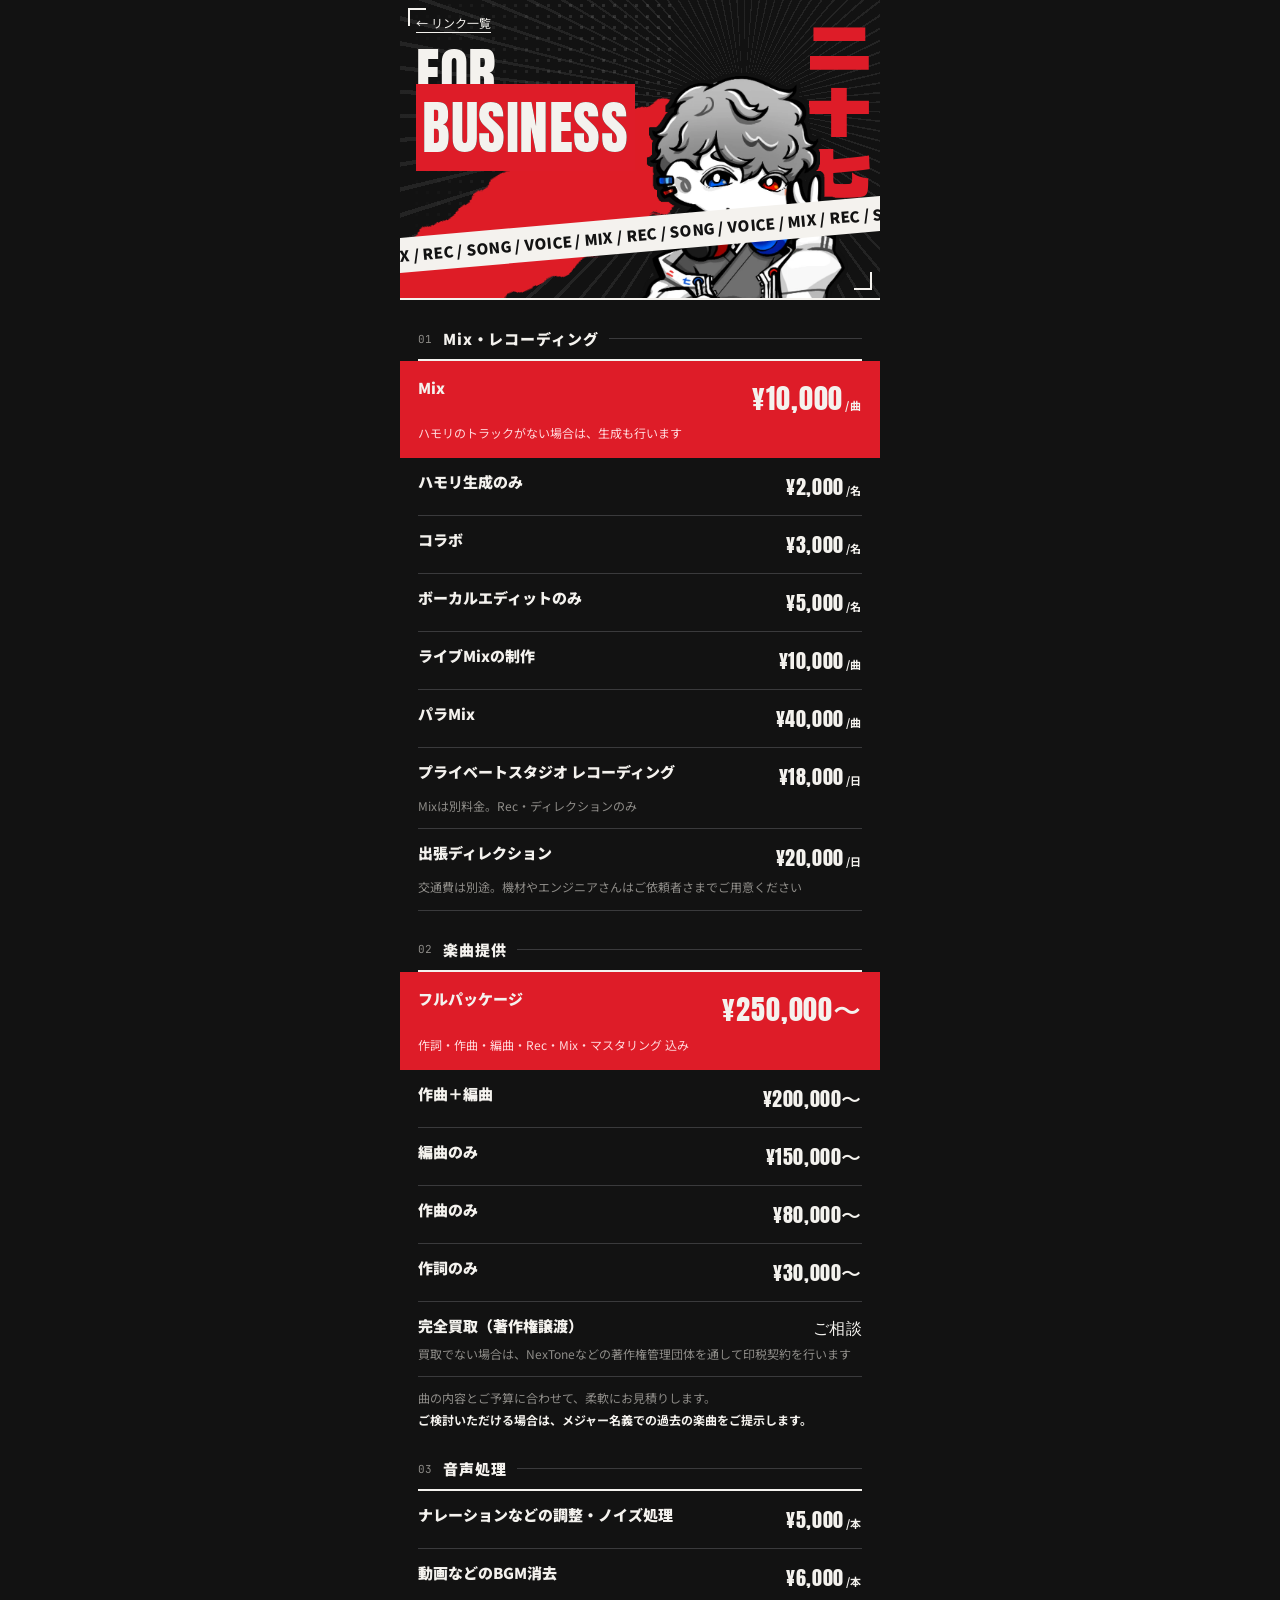
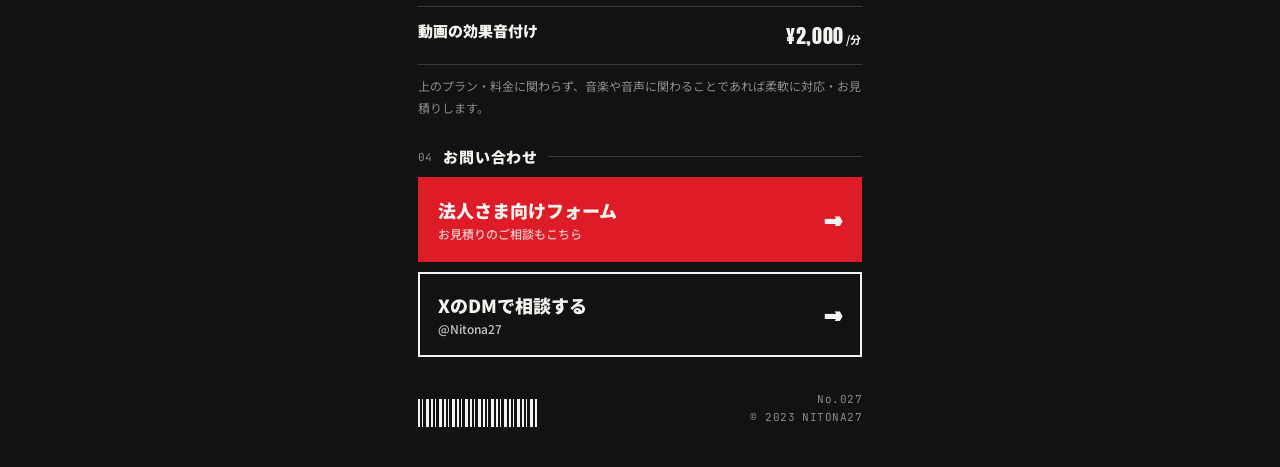
==== biz/index.html @ 15f1308a "リンクまとめ・Mix依頼・法人向けページを公開 Co-Authored-By: Claude Opus 5.5 <noreply@anthropic.com> Claude-Session: http" ====
<!doctype html>
<html lang="ja">
<head>
<meta charset="utf-8">
<meta name="viewport" content="width=device-width, initial-scale=1">
<title>法人さま向け料金 | 二十七 NITONA27</title>
<meta name="description" content="Mix・レコーディング・楽曲提供・音声処理の法人さま向け料金。">
<meta property="og:title" content="Mixのご依頼 | 二十七 NITONA27">
<meta property="og:description" content="歌ってみたMix ¥6,000〜。声を、目立つ音に。">
<link rel="preconnect" href="https://fonts.googleapis.com">
<link rel="preconnect" href="https://fonts.gstatic.com" crossorigin>
<link href="https://fonts.googleapis.com/css2?family=Anton&family=Dela+Gothic+One&family=JetBrains+Mono:wght@500;700&family=Noto+Sans+JP:wght@500;700;900&family=Shippori+Mincho:wght@800&display=swap" rel="stylesheet">
<link rel="stylesheet" href="../assets/base.css">
<link rel="stylesheet" href="../assets/mix.css">
</head>
<body>
<svg width="0" height="0" style="position:absolute" aria-hidden="true">
  <filter id="rough"><feTurbulence type="fractalNoise" baseFrequency=".035" numOctaves="2" seed="7"/><feDisplacementMap in="SourceGraphic" scale="26"/></filter>
</svg>
<div class="wrap">
  <header class="hero short" aria-label="法人さま向け料金">
    <div class="speed"></div><div class="dots"></div>
    <div class="brush" style="top:150px"></div>
    <div class="kanji" aria-hidden="true">二十七</div>
    <a class="back" href="../">← リンク一覧</a>
    <div class="big">FOR<br><em>BUSINESS</em></div>
    <img class="chara" src="../assets/chara.webp" alt="二十七のキャラクター">
    <div class="tape" aria-hidden="true"><span>MIX / REC / SONG / VOICE / MIX / REC / SONG / VOICE / MIX / REC / SONG / VOICE / MIX / REC / SONG / VOICE / MIX / REC / SONG / VOICE /&nbsp;</span></div>
    <i class="corner c1"></i><i class="corner c2"></i>
  </header>

  <div class="sec"><span class="mono">01</span><h2>Mix・レコーディング</h2></div>
  <div class="block"><div class="menu">
    <div class="row main"><div class="nm">Mix</div><div class="pr">¥10,000<small>/曲</small></div><div class="ds">ハモリのトラックがない場合は、生成も行います</div></div>
    <div class="row"><div class="nm">ハモリ生成のみ</div><div class="pr">¥2,000<small>/名</small></div></div>
    <div class="row"><div class="nm">コラボ</div><div class="pr">¥3,000<small>/名</small></div></div>
    <div class="row"><div class="nm">ボーカルエディットのみ</div><div class="pr">¥5,000<small>/名</small></div></div>
    <div class="row"><div class="nm">ライブMixの制作</div><div class="pr">¥10,000<small>/曲</small></div></div>
    <div class="row"><div class="nm">パラMix</div><div class="pr">¥40,000<small>/曲</small></div></div>
    <div class="row"><div class="nm">プライベートスタジオ レコーディング</div><div class="pr">¥18,000<small>/日</small></div><div class="ds">Mixは別料金。Rec・ディレクションのみ</div></div>
    <div class="row"><div class="nm">出張ディレクション</div><div class="pr">¥20,000<small>/日</small></div><div class="ds">交通費は別途。機材やエンジニアさんはご依頼者さまでご用意ください</div></div>
  </div></div>

  <div class="sec" id="song"><span class="mono">02</span><h2>楽曲提供</h2></div>
  <div class="block">
    <div class="menu">
      <div class="row main"><div class="nm">フルパッケージ</div><div class="pr">¥250,000〜</div><div class="ds">作詞・作曲・編曲・Rec・Mix・マスタリング 込み</div></div>
      <div class="row"><div class="nm">作曲＋編曲</div><div class="pr">¥200,000〜</div></div>
      <div class="row"><div class="nm">編曲のみ</div><div class="pr">¥150,000〜</div></div>
      <div class="row"><div class="nm">作曲のみ</div><div class="pr">¥80,000〜</div></div>
      <div class="row"><div class="nm">作詞のみ</div><div class="pr">¥30,000〜</div></div>
      <div class="row"><div class="nm">完全買取（著作権譲渡）</div><div class="pr" style="font-size:16px">ご相談</div><div class="ds">買取でない場合は、NexToneなどの著作権管理団体を通して印税契約を行います</div></div>
    </div>
    <p class="note">曲の内容とご予算に合わせて、柔軟にお見積りします。<br><b>ご検討いただける場合は、メジャー名義での過去の楽曲をご提示します。</b></p>
  </div>

  <div class="sec"><span class="mono">03</span><h2>音声処理</h2></div>
  <div class="block"><div class="menu">
    <div class="row"><div class="nm">ナレーションなどの調整・ノイズ処理</div><div class="pr">¥5,000<small>/本</small></div></div>
    <div class="row"><div class="nm">動画などのBGM消去</div><div class="pr">¥6,000<small>/本</small></div></div>
    <div class="row"><div class="nm">動画の効果音付け</div><div class="pr">¥2,000<small>/分</small></div></div>
  </div>
  <p class="note">上のプラン・料金に関わらず、音楽や音声に関わることであれば柔軟に対応・お見積りします。</p></div>

  <div class="sec"><span class="mono">04</span><h2>お問い合わせ</h2></div>
  <div class="cta">
    <a class="btn red" href="https://docs.google.com/forms/d/e/1FAIpQLSfvs4WwB1FaOGVqmPIJFl3fRbrtyGxf-crXjaq3hLvsqBI7WA/viewform" target="_blank" rel="noopener"><span>法人さま向けフォーム<small>お見積りのご相談もこちら</small></span><span class="arr">→</span></a>
    <a class="btn" href="https://x.com/Nitona27" target="_blank" rel="noopener"><span>XのDMで相談する<small>@Nitona27</small></span><span class="arr">→</span></a>
  </div>
  <footer><div class="barcode" aria-hidden="true"></div><div class="mono">No.027<br>© 2023 NITONA27</div></footer>
</div>
</body>
</html>
---- assets/base.css ----
:root{
    --ink:#121212; --ink2:#1c1c1d; --paper:#f4f2ee; --red:#de1c28; --blue:#1e50ff; --gray:#8e8c88; --line:#3a3a3c;
  }
  *{box-sizing:border-box;margin:0;padding:0}
  html{background:var(--ink)}
  body{background:var(--ink);color:var(--paper);font-family:"Noto Sans JP",sans-serif;-webkit-font-smoothing:antialiased;min-height:100vh}
  a{color:inherit;text-decoration:none}
  .wrap{max-width:480px;margin:0 auto;position:relative;overflow:hidden;padding-bottom:40px}
  .mono{font-family:"JetBrains Mono",monospace;letter-spacing:.04em}

  /* ---------- hero ---------- */
  .hero{position:relative;height:430px;overflow:hidden;border-bottom:2px solid var(--paper)}
  .speed{position:absolute;inset:-40%;background:repeating-conic-gradient(from 0deg at 62% 42%, rgba(255,255,255,.075) 0deg .7deg, transparent .7deg 4deg)}
  .dots{position:absolute;left:0;top:0;width:58%;height:78%;background-image:radial-gradient(rgba(255,255,255,.12) 1.4px,transparent 1.6px);background-size:11px 11px;-webkit-mask-image:linear-gradient(90deg,transparent,#000 70%);mask-image:linear-gradient(90deg,transparent,#000 70%)}
  .brush{position:absolute;left:-10%;top:210px;width:85%;height:120px;background:var(--red);transform:rotate(-28deg);border-radius:60% 40% 55% 45%/50%;filter:url(#rough)}
  .kanji{position:absolute;right:10px;top:16px;font-family:"Dela Gothic One";color:var(--red);font-size:86px;line-height:.98;writing-mode:vertical-rl;letter-spacing:-.02em}
  .chara{position:absolute;right:58px;bottom:-6px;width:310px;max-width:72%}
  .catch{position:absolute;left:18px;top:24px;writing-mode:vertical-rl;font-family:"Shippori Mincho";font-weight:800;font-size:22px;letter-spacing:.12em}
  .no{position:absolute;left:62px;top:24px;font-size:11px;color:var(--gray)}
  .no b{display:block;color:var(--paper);font-size:12px;margin-bottom:6px}
  .tape{position:absolute;left:-20px;right:-20px;bottom:46px;background:var(--paper);color:var(--ink);transform:rotate(-5deg);white-space:nowrap;overflow:hidden;font-weight:900;font-size:15px;padding:7px 0;letter-spacing:.02em}
  .tape span{display:inline-block;animation:slide 18s linear infinite}
  @keyframes slide{to{transform:translateX(-50%)}}
  @media (prefers-reduced-motion:reduce){.tape span{animation:none}}
  .corner{position:absolute;width:18px;height:18px;border-color:var(--paper);border-style:solid;border-width:0}
  .c1{left:8px;top:8px;border-left-width:2px;border-top-width:2px}
  .c2{right:8px;bottom:8px;border-right-width:2px;border-bottom-width:2px}

  /* ---------- profile ---------- */
  .prof{display:flex;gap:16px;align-items:flex-end;padding:0 18px;margin-top:-36px;position:relative;z-index:2}
  .icon{width:104px;height:104px;border-radius:50%;border:4px solid var(--ink);background:var(--ink);overflow:hidden;flex:none}
  .icon img{width:100%;height:100%;display:block}
  .name{padding-bottom:2px}
  .name h1{font-family:"Shippori Mincho";font-weight:800;font-size:34px;line-height:1;letter-spacing:.06em}
  .name .en{color:var(--red);font-size:13px;margin-top:6px}
  .bar{display:flex;gap:6px;flex-wrap:wrap;padding:16px 18px 0}
  .tag{font-weight:900;font-size:13px;padding:4px 10px;border:2px solid var(--paper)}
  .tag.r{background:var(--red);border-color:var(--red)}
  .tag.w{background:var(--paper);color:var(--ink)}
  .bio{padding:14px 18px 0;font-size:14px;line-height:1.9;color:#e6e3dd}
  .bio strong{color:var(--paper);font-weight:900}
  .bio .sub{display:block;color:var(--gray);font-size:12px;line-height:1.7;margin-top:4px}

  /* ---------- links ---------- */
  .sec{display:flex;align-items:center;gap:10px;padding:28px 18px 10px}
  .sec .mono{font-size:11px;color:var(--gray)}
  .sec h2{font-size:15px;font-weight:900;letter-spacing:.06em}
  .sec::after{content:"";flex:1;height:1px;background:var(--line)}
  .links{display:grid;gap:10px;padding:0 18px}
  .lk{position:relative;display:grid;grid-template-columns:40px 1fr 22px;align-items:center;gap:10px;padding:14px 14px;border:2px solid var(--paper);background:var(--ink2);transition:transform .12s ease, background .12s ease}
  .lk:hover{transform:translate(-2px,-2px);box-shadow:4px 4px 0 var(--red)}
  .lk:active{transform:translate(0,0);box-shadow:none}
  .lk .n{font-family:"JetBrains Mono",monospace;font-size:12px;color:var(--gray)}
  .lk .t{font-weight:900;font-size:16px;line-height:1.35}
  .lk .d{display:block;font-weight:500;font-size:12px;color:var(--gray);margin-top:2px}
  .lk .arr{font-family:"Anton";font-size:22px;text-align:right}
  .lk.main{background:var(--red);border-color:var(--red)}
  .lk.main .n,.lk.main .d{color:#ffd9dc}
  .lk.main .t{font-size:18px}
  .lk.light{background:var(--paper);color:var(--ink);border-color:var(--paper)}
  .lk.light .n,.lk.light .d{color:#6d6b67}
  .lk.light:hover{box-shadow:4px 4px 0 var(--blue)}
  .lk.todo{opacity:.45;pointer-events:none}
  .price{display:inline-block;font-family:"Anton";font-size:15px;letter-spacing:.04em;margin-left:6px;vertical-align:1px}

  /* ---------- footer ---------- */
  footer{display:flex;justify-content:space-between;align-items:flex-end;padding:34px 18px 0}
  .barcode{height:28px;width:120px;background:repeating-linear-gradient(90deg,var(--paper) 0 2px,transparent 2px 4px,var(--paper) 4px 5px,transparent 5px 8px,var(--paper) 8px 11px,transparent 11px 13px)}
  footer .mono{font-size:11px;color:var(--gray);text-align:right;line-height:1.6}
---- assets/mix.css ----
/* ---------- Mix request page ---------- */
.hero.short{height:300px}
.hero.short .chara{width:220px;right:30px}
.hero.short .kanji{font-size:64px}
.hero .big{position:absolute;left:16px;top:48px;z-index:2;font-family:"Anton";font-size:58px;line-height:.92;letter-spacing:.01em;text-shadow:0 0 0 var(--ink)}
.hero .big em{font-style:normal;color:var(--red)}
.back{position:absolute;left:16px;top:14px;font-size:12px;z-index:3;border-bottom:1px solid var(--paper);padding-bottom:1px}

.block{padding:0 18px}
.lead{font-size:14px;line-height:1.95;color:#e6e3dd}
.lead strong{color:var(--paper);font-weight:900}
.lead .hl{background:linear-gradient(transparent 62%,var(--red) 62%);font-weight:900;color:var(--paper)}

/* price list */
.menu{border-top:2px solid var(--paper)}
.row{display:grid;grid-template-columns:1fr auto;gap:4px 12px;padding:13px 0;border-bottom:1px solid var(--line)}
.row .nm{font-weight:900;font-size:15px;line-height:1.4}
.row .nm .st{color:var(--red);margin-right:4px}
.row .pr{font-family:"Anton";font-size:20px;letter-spacing:.03em;text-align:right;white-space:nowrap}
.row .pr small{font-family:"Noto Sans JP";font-weight:700;font-size:11px;margin-left:2px}
.row .ds{grid-column:1/-1;font-size:12px;color:var(--gray);line-height:1.6}
.row.main{background:var(--red);margin:0 -18px;padding:16px 18px;border-bottom:none}
.row.main .ds{color:#ffd9dc}
.row.main .pr{font-size:28px}
.note{font-size:12px;color:var(--gray);line-height:1.8;margin-top:10px}
.note b{color:var(--paper)}

/* flow */
.flow{counter-reset:s;display:grid;gap:0}
.step{position:relative;display:grid;grid-template-columns:54px 1fr;gap:12px;padding:14px 0}
.step:not(:last-child)::after{content:"";position:absolute;left:26px;top:58px;bottom:-6px;width:2px;background:repeating-linear-gradient(var(--red) 0 6px,transparent 6px 10px)}
.step .sn{width:54px;height:44px;display:grid;place-items:center;background:var(--paper);color:var(--ink);font-family:"Anton";font-size:22px}
.step:first-child .sn{background:var(--red);color:var(--paper)}
.step h3{font-size:16px;font-weight:900;line-height:1.4}
.step p{font-size:12px;color:var(--gray);line-height:1.7;margin-top:3px}

/* send */
.cards{display:grid;grid-template-columns:1fr 1fr;gap:10px}
.card{border:2px solid var(--paper);padding:14px 12px}
.card .k{font-family:"JetBrains Mono",monospace;font-size:11px;color:var(--red)}
.card h3{font-size:15px;font-weight:900;margin:4px 0 6px}
.card p{font-size:12px;color:#d6d3cd;line-height:1.6}
.inline{color:var(--paper);border-bottom:1px solid var(--red);font-weight:700}

/* checklist */
.check{list-style:none;display:grid;gap:8px}
.check li{display:grid;grid-template-columns:22px 1fr;gap:10px;font-size:14px;font-weight:700;line-height:1.5}
.check li::before{content:"";width:18px;height:18px;border:2px solid var(--paper);margin-top:2px}
.check li small{display:block;font-weight:500;font-size:12px;color:var(--gray)}
.tree{margin-top:14px;background:var(--paper);color:var(--ink);font-family:"JetBrains Mono",monospace;font-size:12px;line-height:1.75;padding:14px 16px}
.tree b{display:block;font-family:"Noto Sans JP";font-size:12px;font-weight:900;margin-bottom:4px}

/* studio */
.photos{display:grid;grid-template-columns:1fr 1fr;gap:6px}
.photos figure{position:relative}
.photos img{width:100%;aspect-ratio:3/4;object-fit:cover;display:block;filter:contrast(1.05)}
.photos figcaption{position:absolute;left:0;bottom:0;background:var(--ink);font-family:"Anton";font-size:14px;letter-spacing:.04em;padding:3px 8px}

/* cta */
.cta{display:grid;gap:10px;padding:0 18px}
.btn{display:flex;align-items:center;justify-content:space-between;padding:18px 18px;font-weight:900;font-size:18px;border:2px solid var(--paper)}
.btn small{display:block;font-weight:500;font-size:12px;opacity:.8;margin-top:2px}
.btn .arr{font-family:"Anton";font-size:26px}
.btn.red{background:var(--red);border-color:var(--red)}
.btn:hover{box-shadow:4px 4px 0 var(--paper);transform:translate(-2px,-2px)}
.rules{counter-reset:r;list-style:none;display:grid;gap:8px}
.rules li{counter-increment:r;display:grid;grid-template-columns:28px 1fr;font-size:13px;line-height:1.65;color:#e6e3dd}
.rules li::before{content:counter(r,decimal-leading-zero);font-family:"JetBrains Mono",monospace;font-size:12px;color:var(--red);padding-top:2px}
.row.main .st{color:var(--paper)}
.hero .big em{color:var(--paper);background:var(--red);padding:0 6px}
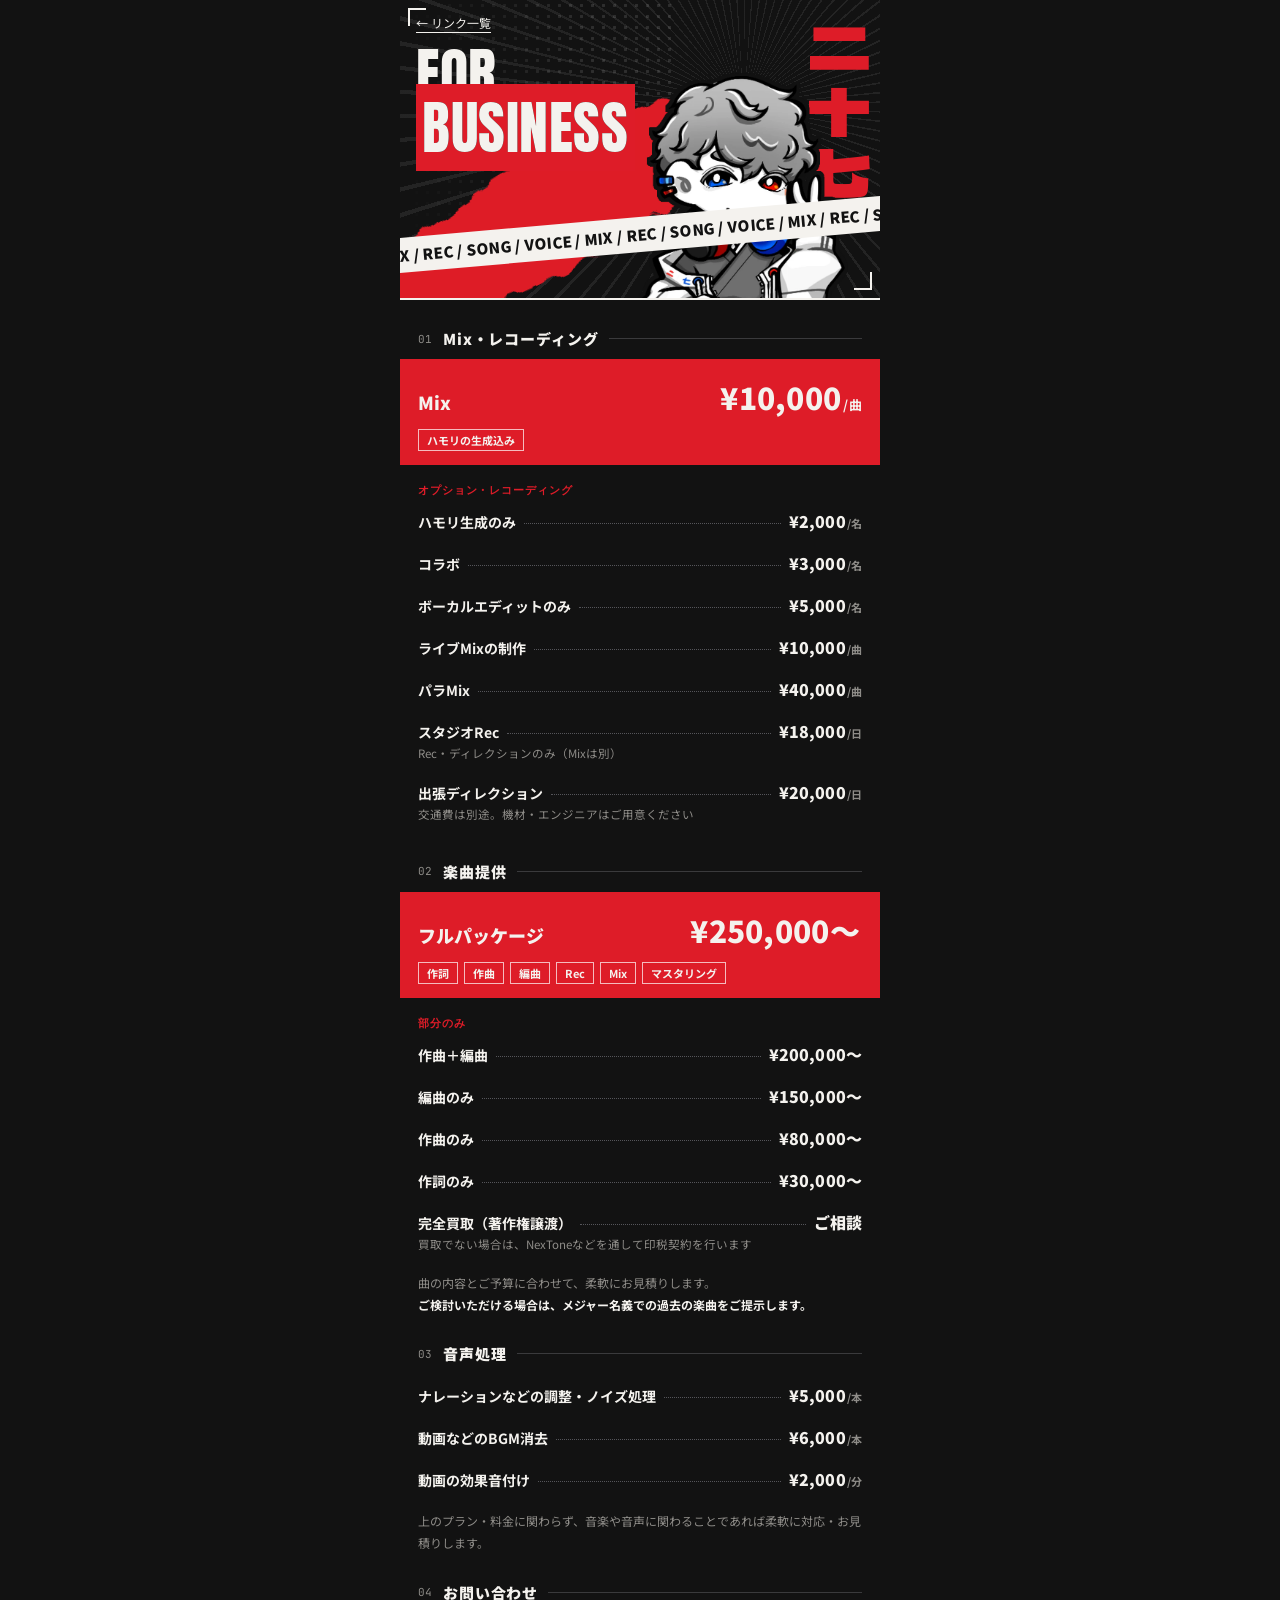
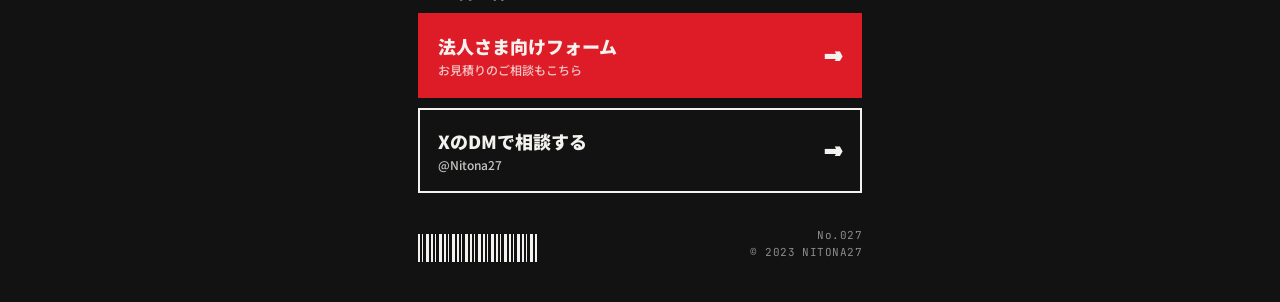
==== commit 17700584: "料金表をグループ分けして見やすく整理 Co-Authored-By: Claude Opus 5.5 <noreply@anthropic.com> Claude-Session: https://c" ====
--- a/biz/index.html
+++ b/biz/index.html
@@ -31,35 +31,37 @@
 
   <div class="sec"><span class="mono">01</span><h2>Mix・レコーディング</h2></div>
   <div class="block"><div class="menu">
-    <div class="row main"><div class="nm">Mix</div><div class="pr">¥10,000<small>/曲</small></div><div class="ds">ハモリのトラックがない場合は、生成も行います</div></div>
-    <div class="row"><div class="nm">ハモリ生成のみ</div><div class="pr">¥2,000<small>/名</small></div></div>
-    <div class="row"><div class="nm">コラボ</div><div class="pr">¥3,000<small>/名</small></div></div>
-    <div class="row"><div class="nm">ボーカルエディットのみ</div><div class="pr">¥5,000<small>/名</small></div></div>
-    <div class="row"><div class="nm">ライブMixの制作</div><div class="pr">¥10,000<small>/曲</small></div></div>
-    <div class="row"><div class="nm">パラMix</div><div class="pr">¥40,000<small>/曲</small></div></div>
-    <div class="row"><div class="nm">プライベートスタジオ レコーディング</div><div class="pr">¥18,000<small>/日</small></div><div class="ds">Mixは別料金。Rec・ディレクションのみ</div></div>
-    <div class="row"><div class="nm">出張ディレクション</div><div class="pr">¥20,000<small>/日</small></div><div class="ds">交通費は別途。機材やエンジニアさんはご依頼者さまでご用意ください</div></div>
-  </div></div>
+<div class="mainc"><div class="mt"><div class="mn">Mix</div><div class="mp">¥10,000<small>/曲</small></div></div><div class="chips"><span>ハモリの生成込み</span></div></div>
+<div class="grp">オプション・レコーディング</div>
+<div class="row"><div class="nm">ハモリ生成のみ</div><i class="ld"></i><div class="pr">¥2,000<small>/名</small></div></div>
+<div class="row"><div class="nm">コラボ</div><i class="ld"></i><div class="pr">¥3,000<small>/名</small></div></div>
+<div class="row"><div class="nm">ボーカルエディットのみ</div><i class="ld"></i><div class="pr">¥5,000<small>/名</small></div></div>
+<div class="row"><div class="nm">ライブMixの制作</div><i class="ld"></i><div class="pr">¥10,000<small>/曲</small></div></div>
+<div class="row"><div class="nm">パラMix</div><i class="ld"></i><div class="pr">¥40,000<small>/曲</small></div></div>
+<div class="row"><div class="nm">スタジオRec</div><i class="ld"></i><div class="pr">¥18,000<small>/日</small></div><div class="ds">Rec・ディレクションのみ（Mixは別）</div></div>
+<div class="row"><div class="nm">出張ディレクション</div><i class="ld"></i><div class="pr">¥20,000<small>/日</small></div><div class="ds">交通費は別途。機材・エンジニアはご用意ください</div></div>
+</div></div>
 
   <div class="sec" id="song"><span class="mono">02</span><h2>楽曲提供</h2></div>
   <div class="block">
     <div class="menu">
-      <div class="row main"><div class="nm">フルパッケージ</div><div class="pr">¥250,000〜</div><div class="ds">作詞・作曲・編曲・Rec・Mix・マスタリング 込み</div></div>
-      <div class="row"><div class="nm">作曲＋編曲</div><div class="pr">¥200,000〜</div></div>
-      <div class="row"><div class="nm">編曲のみ</div><div class="pr">¥150,000〜</div></div>
-      <div class="row"><div class="nm">作曲のみ</div><div class="pr">¥80,000〜</div></div>
-      <div class="row"><div class="nm">作詞のみ</div><div class="pr">¥30,000〜</div></div>
-      <div class="row"><div class="nm">完全買取（著作権譲渡）</div><div class="pr" style="font-size:16px">ご相談</div><div class="ds">買取でない場合は、NexToneなどの著作権管理団体を通して印税契約を行います</div></div>
-    </div>
+<div class="mainc"><div class="mt"><div class="mn">フルパッケージ</div><div class="mp">¥250,000〜<small></small></div></div><div class="chips"><span>作詞</span><span>作曲</span><span>編曲</span><span>Rec</span><span>Mix</span><span>マスタリング</span></div></div>
+<div class="grp">部分のみ</div>
+<div class="row"><div class="nm">作曲＋編曲</div><i class="ld"></i><div class="pr">¥200,000〜</div></div>
+<div class="row"><div class="nm">編曲のみ</div><i class="ld"></i><div class="pr">¥150,000〜</div></div>
+<div class="row"><div class="nm">作曲のみ</div><i class="ld"></i><div class="pr">¥80,000〜</div></div>
+<div class="row"><div class="nm">作詞のみ</div><i class="ld"></i><div class="pr">¥30,000〜</div></div>
+<div class="row"><div class="nm">完全買取（著作権譲渡）</div><i class="ld"></i><div class="pr">ご相談</div><div class="ds">買取でない場合は、NexToneなどを通して印税契約を行います</div></div>
+</div>
     <p class="note">曲の内容とご予算に合わせて、柔軟にお見積りします。<br><b>ご検討いただける場合は、メジャー名義での過去の楽曲をご提示します。</b></p>
   </div>
 
   <div class="sec"><span class="mono">03</span><h2>音声処理</h2></div>
   <div class="block"><div class="menu">
-    <div class="row"><div class="nm">ナレーションなどの調整・ノイズ処理</div><div class="pr">¥5,000<small>/本</small></div></div>
-    <div class="row"><div class="nm">動画などのBGM消去</div><div class="pr">¥6,000<small>/本</small></div></div>
-    <div class="row"><div class="nm">動画の効果音付け</div><div class="pr">¥2,000<small>/分</small></div></div>
-  </div>
+<div class="row"><div class="nm">ナレーションなどの調整・ノイズ処理</div><i class="ld"></i><div class="pr">¥5,000<small>/本</small></div></div>
+<div class="row"><div class="nm">動画などのBGM消去</div><i class="ld"></i><div class="pr">¥6,000<small>/本</small></div></div>
+<div class="row"><div class="nm">動画の効果音付け</div><i class="ld"></i><div class="pr">¥2,000<small>/分</small></div></div>
+</div>
   <p class="note">上のプラン・料金に関わらず、音楽や音声に関わることであれば柔軟に対応・お見積りします。</p></div>
 
   <div class="sec"><span class="mono">04</span><h2>お問い合わせ</h2></div>
--- a/assets/mix.css
+++ b/assets/mix.css
@@ -68,3 +68,20 @@
 .rules li::before{content:counter(r,decimal-leading-zero);font-family:"JetBrains Mono",monospace;font-size:12px;color:var(--red);padding-top:2px}
 .row.main .st{color:var(--paper)}
 .hero .big em{color:var(--paper);background:var(--red);padding:0 6px}
+
+/* ---------- price list v2 ---------- */
+.menu{border-top:none}
+.mainc{background:var(--red);padding:16px 18px 14px;margin:0 -18px 6px}
+.mainc .mt{display:flex;justify-content:space-between;align-items:baseline;gap:12px}
+.mainc .mn{font-weight:900;font-size:18px}
+.mainc .mp{font-family:"Noto Sans JP";font-weight:900;font-size:30px;letter-spacing:.01em;font-feature-settings:"tnum"}
+.mainc .mp small{font-size:13px;font-weight:700;margin-left:2px}
+.chips{display:flex;flex-wrap:wrap;gap:6px;margin-top:10px}
+.chips span{font-size:11px;font-weight:700;border:1px solid rgba(255,255,255,.7);padding:2px 8px}
+.grp{font-family:"JetBrains Mono",monospace;font-size:11px;letter-spacing:.08em;color:var(--red);margin:18px 0 2px;font-weight:700}
+.row{display:grid;grid-template-columns:auto 1fr auto;align-items:baseline;gap:2px 8px;padding:9px 0;border-bottom:none}
+.row .nm{font-weight:700;font-size:14px}
+.row .ld{border-bottom:1px dotted #55555a;transform:translateY(-4px)}
+.row .pr{font-family:"Noto Sans JP";font-weight:900;font-size:16px;letter-spacing:.01em;font-feature-settings:"tnum"}
+.row .pr small{font-size:11px;font-weight:700;color:var(--gray);margin-left:1px}
+.row .ds{grid-column:1/-1;font-size:11.5px;margin-top:-1px}
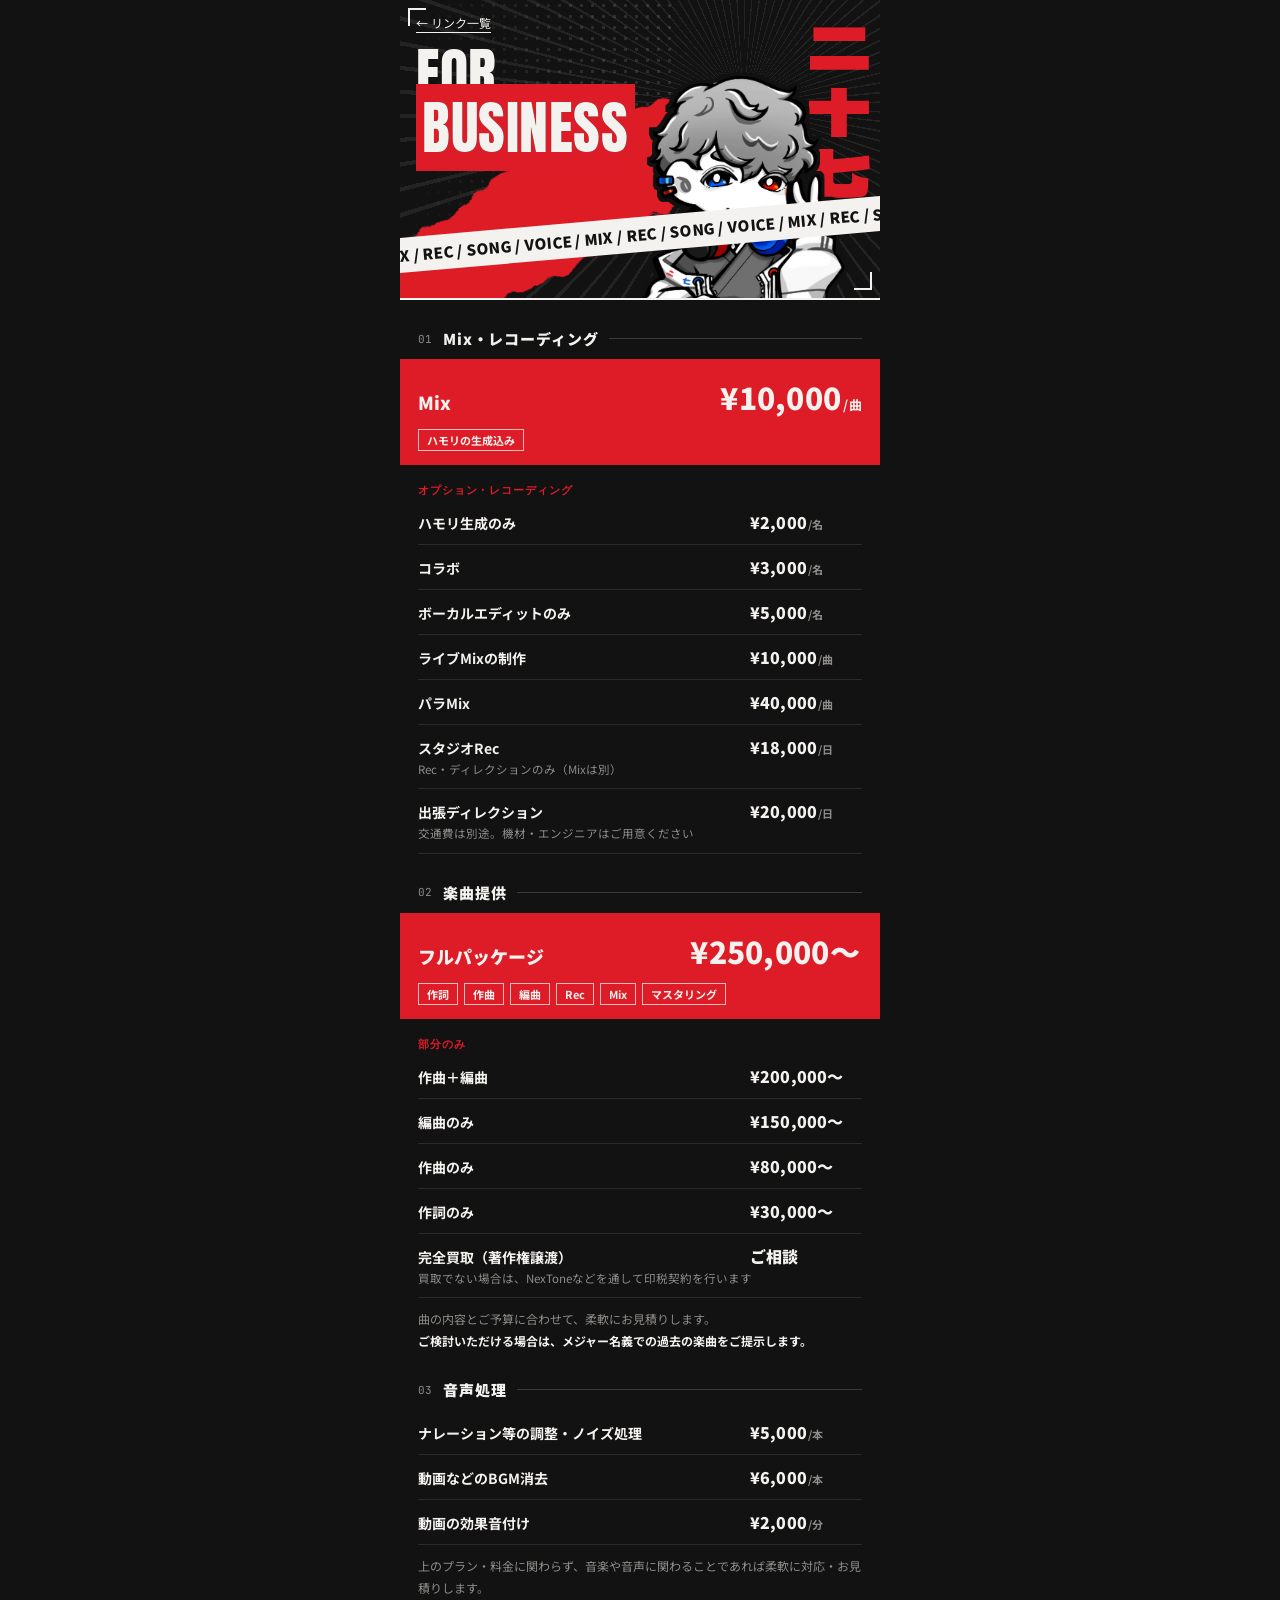
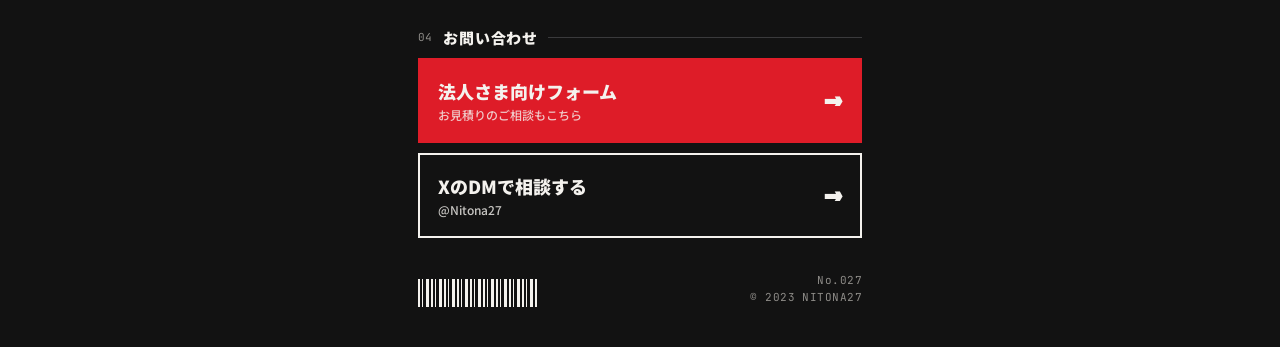
==== commit 4f3f60b7: "料金の頭を縦にそろえる Co-Authored-By: Claude Opus 5.5 <noreply@anthropic.com> Claude-Session: https://claude.a" ====
--- a/biz/index.html
+++ b/biz/index.html
@@ -58,7 +58,7 @@
 
   <div class="sec"><span class="mono">03</span><h2>音声処理</h2></div>
   <div class="block"><div class="menu">
-<div class="row"><div class="nm">ナレーションなどの調整・ノイズ処理</div><i class="ld"></i><div class="pr">¥5,000<small>/本</small></div></div>
+<div class="row"><div class="nm">ナレーション等の調整・ノイズ処理</div><i class="ld"></i><div class="pr">¥5,000<small>/本</small></div></div>
 <div class="row"><div class="nm">動画などのBGM消去</div><i class="ld"></i><div class="pr">¥6,000<small>/本</small></div></div>
 <div class="row"><div class="nm">動画の効果音付け</div><i class="ld"></i><div class="pr">¥2,000<small>/分</small></div></div>
 </div>
--- a/assets/mix.css
+++ b/assets/mix.css
@@ -85,3 +85,7 @@
 .row .pr{font-family:"Noto Sans JP";font-weight:900;font-size:16px;letter-spacing:.01em;font-feature-settings:"tnum"}
 .row .pr small{font-size:11px;font-weight:700;color:var(--gray);margin-left:1px}
 .row .ds{grid-column:1/-1;font-size:11.5px;margin-top:-1px}
+/* price list v3: prices start at the same x */
+.row{grid-template-columns:1fr 112px;gap:2px 10px;padding:10px 0;border-bottom:1px solid #2a2a2c}
+.row .ld{display:none}
+.row .pr{text-align:left;white-space:nowrap}
